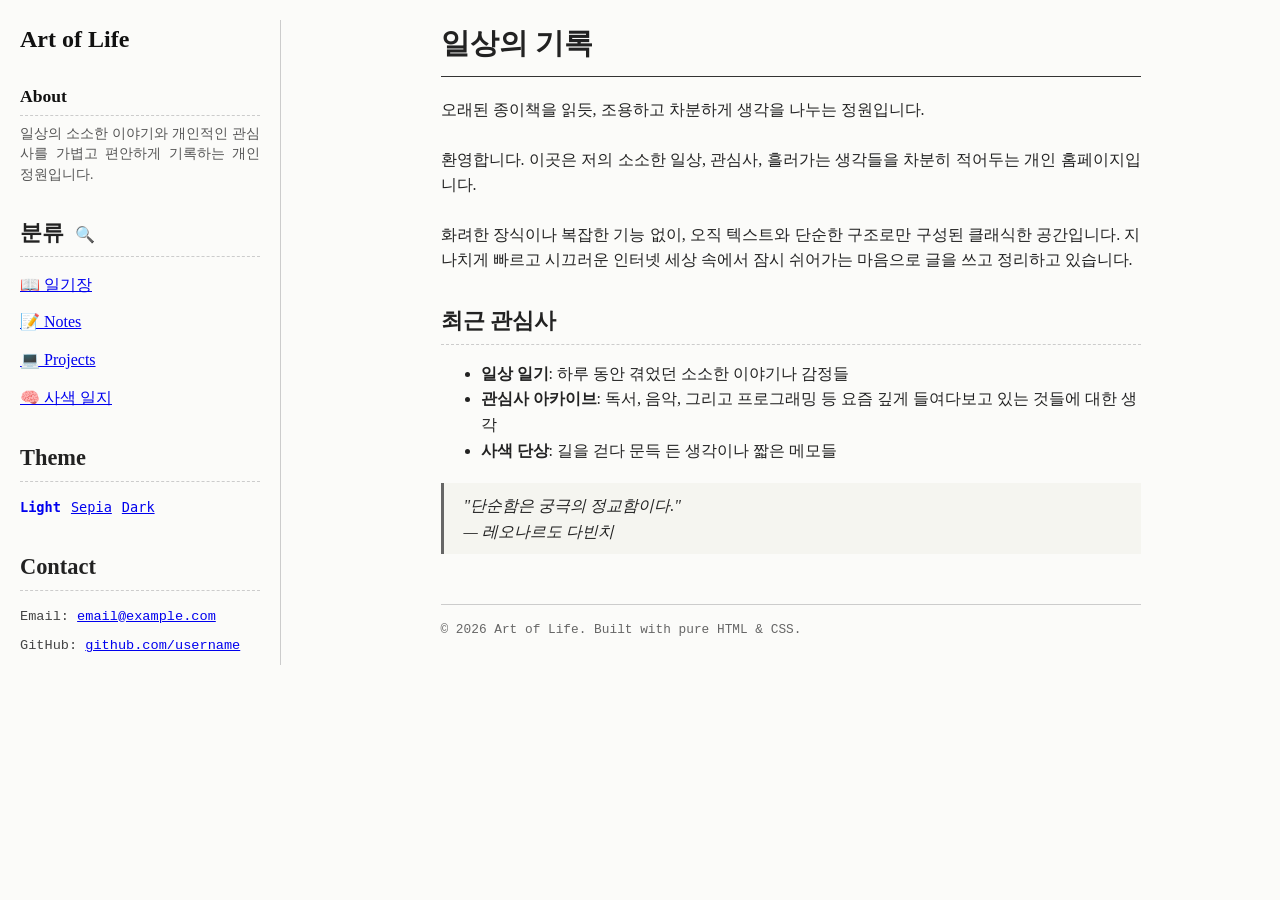
==== index.html @ 20d8a3c9 "chore: re-initialize repository with correct root structure" ====
<!DOCTYPE html>
<html lang="ko">
<head>
    <meta charset="UTF-8">
    <meta name="viewport" content="width=device-width, initial-scale=1.0">
    <meta name="description" content="일상의 일기와 관심사, 생각을 기록하는 클래식한 개인 홈페이지">
    <title>홈 - Art of Life</title>
    <link rel="stylesheet" href="style.css">
    <link rel="icon" type="image/png" href="favicon.png">
    <script src="theme.js"></script>
</head>
<body>
    <div class="container">
        <!-- 왼쪽 사이드바 네비게이션 -->
        <nav class="sidebar" aria-label="메인 메뉴">
            <div class="site-title">
                <a id="nav-brand" href="index.html">Art of Life</a>
            </div>
            
            <button id="menu-toggle" class="menu-toggle-btn">Menu ☰</button>

            <div class="sidebar-content">
                <div class="about-section">
                    <h2><a id="nav-about-sidebar" href="about.html">About</a></h2>
                    <p>일상의 소소한 이야기와 개인적인 관심사를 가볍고 편안하게 기록하는 개인 정원입니다.</p>
                </div>

                <h2>분류 <a id="search-trigger" href="search.html" style="font-size: 1rem; text-decoration: none; margin-left: 5px;">🔍</a></h2>
                <ul>
                    <li><a id="nav-diary" href="diary/index.html">📖 일기장</a></li>
                    <li><a id="nav-notes" href="notes/index.html">📝 Notes</a></li>
                    <li><a id="nav-projects" href="projects/index.html">💻 Projects</a></li>
                    <li><a id="nav-thoughts" href="thought-log/index.html">🧠 사색 일지</a></li>
                </ul>

                <h2>Theme</h2>
                <div style="font-family: monospace; font-size: 0.85rem; display: flex; gap: 10px; margin-bottom: 20px;">
                    <a id="theme-light" class="theme-link" href="#" onclick="setTheme('light'); return false;">Light</a>
                    <a id="theme-sepia" class="theme-link" href="#" onclick="setTheme('sepia'); return false;">Sepia</a>
                    <a id="theme-dark" class="theme-link" href="#" onclick="setTheme('dark'); return false;">Dark</a>
                </div>

                <h2>Contact</h2>
                <ul class="contact-list">
                    <li>Email: <a id="contact-email" href="mailto:your-email@example.com">email@example.com</a></li>
                    <li>GitHub: <a id="contact-github" href="https://github.com/your-username" target="_blank">github.com/username</a></li>
                </ul>
            </div>
        </nav>

        <!-- 오른쪽 본문 콘텐츠 -->
        <main class="content">
            <header>
    <h1>일상의 기록</h1>
    <p>오래된 종이책을 읽듯, 조용하고 차분하게 생각을 나누는 정원입니다.</p>
</header>

<article>
    <div class="intro-box">
        <p>환영합니다. 이곳은 저의 소소한 일상, 관심사, 흘러가는 생각들을 차분히 적어두는 개인 홈페이지입니다.</p>
        <p>화려한 장식이나 복잡한 기능 없이, 오직 텍스트와 단순한 구조로만 구성된 클래식한 공간입니다. 지나치게 빠르고 시끄러운 인터넷 세상 속에서 잠시 쉬어가는 마음으로 글을 쓰고 정리하고 있습니다.</p>
    </div>
    
    <h2>최근 관심사</h2>
    <ul>
        <li><strong>일상 일기</strong>: 하루 동안 겪었던 소소한 이야기나 감정들</li>
        <li><strong>관심사 아카이브</strong>: 독서, 음악, 그리고 프로그래밍 등 요즘 깊게 들여다보고 있는 것들에 대한 생각</li>
        <li><strong>사색 단상</strong>: 길을 걷다 문득 든 생각이나 짧은 메모들</li>
    </ul>
    
    <blockquote>
        "단순함은 궁극의 정교함이다." <br>
        — 레오나르도 다빈치
    </blockquote>
</article>

            <footer>
                <p>© 2026 Art of Life. Built with pure HTML & CSS.</p>
            </footer>
        </main>
    </div>
</body>
</html>
---- style.css ----
/* 클래식 & 가독성 중심의 스타일시트 */

/* 기본 문서 설정 */
body {
    font-family: Georgia, "Times New Roman", Times, serif;
    font-size: 16px;
    line-height: 1.6;
    color: #222;
    background-color: #fbfbf9; /* 약간의 미색으로 눈의 피로를 덜어줌 */
    margin: 0;
    padding: 0;
}

/* 전체 컨테이너 및 레이아웃 */
.container {
    max-width: 100%;
    margin: 0;
    padding: 20px;
    display: flex;
    gap: 40px;
}

/* 왼쪽 사이드바 네비게이션 */
.sidebar {
    width: 240px;
    flex-shrink: 0;
    border-right: 1px double #ccc;
    padding-right: 20px;
}

.site-title {
    font-size: 1.5rem;
    font-weight: bold;
    margin-bottom: 25px;
    font-family: Georgia, "Times New Roman", Times, serif;
}

.site-title a {
    color: #111 !important;
    text-decoration: none !important;
}

.site-title a:hover {
    color: #ff0000 !important;
    text-decoration: underline !important;
}

/* 사이드바 About 섹션 스타일 */
.about-section {
    font-size: 0.85rem;
    color: #555;
    margin-bottom: 25px;
    line-height: 1.5;
}

.about-section h2 {
    font-size: 1.1rem;
    margin-bottom: 8px;
    margin-top: 0;
}

.about-section h2 a {
    color: #111 !important;
    text-decoration: none !important;
}

.about-section h2 a:hover {
    color: #ff0000 !important;
    text-decoration: underline !important;
}

.about-section p {
    margin: 0;
    text-align: justify;
}

.sidebar > h2 {
    font-size: 1.1rem;
    font-weight: bold;
    margin-top: 30px;
    margin-bottom: 15px;
    text-transform: uppercase;
    letter-spacing: 1px;
}

.sidebar > h2:first-of-type {
    margin-top: 0;
}

.sidebar ul {
    list-style-type: none;
    padding: 0;
    margin: 0;
}

.sidebar li {
    margin-bottom: 12px;
}

.sidebar a {
    color: #0000ee; /* 클래식 브라우저 기본 파란색 링크 */
    text-decoration: underline;
}

.sidebar a:visited {
    color: #551a8b; /* 클래식 방문한 링크 보라색 */
}

.sidebar a:hover {
    color: #ff0000; /* 호버 시 빨간색 강조 (클래식 스타일) */
}

/* 오른쪽 본문 콘텐츠 영역 */
.content {
    flex-grow: 1;
    min-width: 0; /* flex 자식의 overflow 방지 */
    max-width: 700px; /* 본문 가독성을 지키기 위해 최대 너비 제한 */
    width: 100%;
    margin: 0 auto; /* 사이드바 우측 공간 내에서 가로 방향 중앙 정렬 */
}

/* 타이틀 및 헤더 */
h1 {
    font-size: 1.8rem;
    margin-top: 0;
    margin-bottom: 20px;
    border-bottom: 1px solid #333;
    padding-bottom: 10px;
}

h2 {
    font-size: 1.4rem;
    margin-top: 30px;
    margin-bottom: 15px;
    border-bottom: 1px dashed #ccc;
    padding-bottom: 5px;
}

h3 {
    font-size: 1.1rem;
    margin-top: 20px;
    margin-bottom: 10px;
}

p {
    margin-top: 0;
    margin-bottom: 1.5em;
    text-align: justify; /* 본문 텍스트 양끝 정렬로 정돈된 느낌 제공 */
}

/* 날짜 등 메타 데이터 스타일 */
.date {
    font-family: "Courier New", Courier, monospace;
    font-size: 0.9rem;
    color: #666;
    margin-bottom: 15px;
}

/* 클래식 인용구 스타일 */
blockquote {
    margin: 20px 0;
    padding: 10px 20px;
    border-left: 3px solid #666;
    background-color: #f5f5f0;
    font-style: italic;
}

/* 하단 푸터 */
footer {
    margin-top: 50px;
    border-top: 1px solid #ccc;
    padding-top: 15px;
    font-size: 0.8rem;
    font-family: "Courier New", Courier, monospace;
    color: #666;
}

/* Contact 스타일 */
.contact-list {
    list-style-type: none;
    padding: 0;
    margin: 0;
    font-size: 0.85rem;
    font-family: "Courier New", Courier, monospace;
}

.contact-list li {
    margin-bottom: 8px;
    color: #444;
}

.contact-list a {
    color: #0000ee;
    text-decoration: underline;
}

.contact-list a:hover {
    color: #ff0000;
}

/* 검색 UI 스타일 */
.search-container {
    margin-top: 20px;
    width: 100%;
}

.search-input-wrapper {
    display: flex;
    gap: 10px;
    margin-bottom: 15px;
}

.search-input-wrapper input {
    flex-grow: 1;
    padding: 10px 15px;
    font-size: 1.1rem;
    font-family: Georgia, serif;
    border: 1px solid #999;
    background-color: #fff;
    box-shadow: inset 1px 1px 3px rgba(0,0,0,0.05);
}

.search-input-wrapper input:focus {
    outline: 1px solid #111;
}

.search-input-wrapper button {
    padding: 10px 20px;
    font-family: monospace;
    font-size: 1rem;
    background-color: #f0f0eb;
    border: 1px solid #999;
    cursor: pointer;
}

.search-input-wrapper button:hover {
    background-color: #e0e0d5;
}

/* 필터 영역 스타일 */
.search-filters {
    border: 1px dashed #ccc;
    padding: 12px 15px;
    background-color: #fbfbf9;
    margin-bottom: 25px;
    font-size: 0.9rem;
}

.filter-group {
    display: flex;
    flex-wrap: wrap;
    align-items: center;
    gap: 15px;
    margin-bottom: 8px;
}

.filter-group:last-child {
    margin-bottom: 0;
}

.filter-group-title {
    font-weight: bold;
    min-width: 80px;
    font-family: monospace;
}

.filter-label {
    display: inline-flex;
    align-items: center;
    gap: 5px;
    cursor: pointer;
}

/* 결과 항목 스타일 */
.search-results-list {
    margin-top: 20px;
}

.search-result-card {
    border-bottom: 1px solid #ddd;
    padding: 15px 0;
    margin-bottom: 10px;
}

.search-result-card:last-child {
    border-bottom: none;
}

.search-result-meta {
    font-size: 0.85rem;
    color: #666;
    font-family: monospace;
    margin-bottom: 6px;
    display: flex;
    gap: 15px;
}

.search-result-title {
    font-size: 1.25rem;
    margin: 0 0 8px 0;
    font-family: Georgia, serif;
}

.search-result-title a {
    color: #0000ee;
    text-decoration: underline;
}

.search-result-title a:hover {
    color: #ff0000;
}

.search-result-snippet {
    font-size: 0.95rem;
    color: #444;
    line-height: 1.5;
    margin: 0;
    text-align: justify;
}

.search-result-similarity {
    font-size: 0.75rem;
    color: #008800;
    font-family: monospace;
    font-weight: bold;
    background-color: #e6fcf5;
    padding: 2px 6px;
    border-radius: 2px;
}

/* 페이지네이션 스타일 */
.pagination-wrapper {
    display: flex;
    justify-content: center;
    align-items: center;
    gap: 5px;
    margin-top: 40px;
    font-family: monospace;
}

.pagination-btn {
    padding: 6px 12px;
    border: 1px solid #ccc;
    background-color: #fff;
    color: #0000ee;
    cursor: pointer;
    text-decoration: none;
}

.pagination-btn:hover {
    background-color: #f0f0eb;
    color: #ff0000;
    border-color: #999;
}

.pagination-btn.active {
    background-color: #111;
    color: #fff;
    border-color: #111;
    font-weight: bold;
    cursor: default;
}

.pagination-btn.disabled {
    color: #999;
    border-color: #eee;
    background-color: #fafafa;
    cursor: not-allowed;
}

/* 더블 레인지 슬라이더 커스텀 스타일 */
.range-slider-container {
    position: relative;
    width: 220px;
    height: 20px;
    display: inline-flex;
    align-items: center;
    vertical-align: middle;
}

.range-slider-container input[type="range"] {
    position: absolute;
    width: 100%;
    height: 5px;
    background: none;
    pointer-events: none;
    -webkit-appearance: none;
    appearance: none;
    margin: 0;
    z-index: 2;
}

.range-slider-container input[type="range"]::-webkit-slider-thumb {
    -webkit-appearance: none;
    appearance: none;
    width: 14px;
    height: 14px;
    border-radius: 50%;
    background: #111;
    border: 1px solid #777;
    cursor: pointer;
    pointer-events: auto; /* 썸만 마우스 이벤트 감지 */
    box-shadow: 0 1px 3px rgba(0,0,0,0.15);
}

.range-slider-container input[type="range"]::-moz-range-thumb {
    width: 14px;
    height: 14px;
    border-radius: 50%;
    background: #111;
    border: 1px solid #777;
    cursor: pointer;
    pointer-events: auto; /* 썸만 마우스 이벤트 감지 */
    box-shadow: 0 1px 3px rgba(0,0,0,0.15);
    border: 1px solid #777;
}

.slider-track {
    position: absolute;
    width: 100%;
    height: 4px;
    background-color: #ddd;
    border-radius: 2px;
    z-index: 1;
}

/* 목차 (TOC) 스타일 */
.toc-box {
    border: 1px solid #ccc;
    padding: 15px;
    background-color: #f5f5f0;
    margin-bottom: 30px;
    max-width: 100%;
    box-sizing: border-box;
}

.toc-title {
    font-weight: bold;
    font-family: monospace;
    font-size: 0.95rem;
    margin-bottom: 10px;
    border-bottom: 1px dotted #999;
    padding-bottom: 5px;
    text-transform: uppercase;
}

.toc-box ul {
    margin: 0;
    padding-left: 20px;
    font-size: 0.9rem;
}

.toc-box li {
    margin-bottom: 6px;
}

.toc-box a {
    color: #0000ee;
    text-decoration: underline;
}

.toc-box a:hover {
    color: #ff0000;
}

/* 모바일 토글 버튼 기본 감춤 (PC 기준) */
.menu-toggle-btn {
    display: none;
}

/* -----------------------------------------------------------------
   테마별 오버라이드 색상 체계 (다크 / 세피아)
   ----------------------------------------------------------------- */

/* 1. 클래식 다크 모드 (Sepia & Dark Theme) */
.dark-mode {
    color: #dcdcc6;
    background-color: #1c1c1a;
}

.dark-mode .site-title a {
    color: #ffffff !important;
}

.dark-mode .site-title a:hover {
    color: #ff8a80 !important;
}

/* 일반 링크 및 본문 링크 */
.dark-mode a {
    color: #8ab4f8;
}

.dark-mode a:visited {
    color: #c5a3e8;
}

.dark-mode a:hover {
    color: #ff8a80;
}

/* 사이드바 링크 및 텍스트 (파란색으로 묻히는 가독성 해결) */
.dark-mode .sidebar a,
.dark-mode #nav-about-sidebar,
.dark-mode #contact-email,
.dark-mode #contact-github {
    color: #ffffff !important;
    text-decoration: underline;
}

.dark-mode .sidebar a:hover,
.dark-mode #nav-about-sidebar:hover,
.dark-mode #contact-email:hover,
.dark-mode #contact-github:hover {
    color: #ff8a80 !important;
}

.dark-mode .sidebar .about-section p {
    color: #c0c0b5;
}

.dark-mode .sidebar h2 {
    color: #ffffff;
    border-bottom-color: #444;
}

.dark-mode .sidebar .contact-list,
.dark-mode .contact-list li {
    color: #ffffff !important; /* Email, GitHub 라벨 글씨도 흰색으로 고정 */
}

/* 글 목록 테이블 내의 제목 링크 (파란색 대신 흰색 고정 - 과거/미래 모든 글에 적용됨) */
.dark-mode table td a {
    color: #ffffff !important;
    text-decoration: underline;
}

.dark-mode table td a:hover {
    color: #ff8a80 !important;
}

/* 개별 게시글 하단 '← 목록으로 돌아가기' 링크 강제 흰색화 */
.dark-mode #back-to-list {
    color: #ffffff !important;
    text-decoration: underline;
}

.dark-mode #back-to-list:hover {
    color: #ff8a80 !important;
}

.dark-mode .sidebar {
    border-right-color: #444;
}

/* 본문 헤더 및 글자 가독성 보강 */
.dark-mode h1, .dark-mode h2, .dark-mode h3 {
    color: #ffffff;
    border-bottom-color: #444;
}

.dark-mode .date {
    color: #a0a095;
}

.dark-mode blockquote {
    background-color: #242422;
    border-left-color: #888;
    color: #c0c0b5;
}

.dark-mode footer {
    border-top-color: #444;
    color: #888880;
}

.dark-mode .toc-box {
    border-color: #444;
    background-color: #242422;
}

.dark-mode .toc-title {
    color: #ffffff;
    border-bottom-color: #666;
}

/* 검색 UI 다크모드 가독성 강화 */
.dark-mode .filter-group {
    color: #ffffff;
}

.dark-mode .filter-group-title {
    color: #ffffff;
}

.dark-mode .filter-label {
    color: #dcdcc6;
}

.dark-mode #range-value-display {
    color: #ffffff !important;
}

.dark-mode .search-filters {
    border-color: #444;
    background-color: #222220;
}

.dark-mode .search-input-wrapper input {
    background-color: #292927;
    border-color: #666;
    color: #ffffff;
}

.dark-mode .search-input-wrapper input::placeholder {
    color: #888880;
}

.dark-mode .search-input-wrapper button {
    background-color: #2d2d2a;
    border-color: #666;
    color: #ffffff;
}

.dark-mode .search-input-wrapper button:hover {
    background-color: #3d3d3a;
}

/* 검색 결과 카드 내 연한 글씨 및 파란색 가독성 개선 */
.dark-mode .search-result-card {
    border-bottom-color: #444;
}

.dark-mode .search-result-title a {
    color: #ffffff; /* 파란색 제목을 선명한 흰색으로 교체 */
    text-decoration: underline;
}

.dark-mode .search-result-title a:hover {
    color: #ff8a80;
}

.dark-mode .search-result-meta {
    color: #a0a095; /* 연한 메타 텍스트 명도 향상 */
}

.dark-mode .search-result-snippet {
    color: #cccccc; /* 본문 요약 회색을 한 단계 밝은 회색으로 보정 */
}

.dark-mode .search-result-similarity {
    color: #a3e2a3;
    background-color: #1b3820;
}

/* 페이지네이션 및 기타 */
.dark-mode .pagination-btn {
    border-color: #444;
    background-color: #1c1c1a;
    color: #8ab4f8;
}

.dark-mode .pagination-btn:hover {
    background-color: #2d2d2a;
    color: #ff8a80;
}

.dark-mode .pagination-btn.active {
    background-color: #ffffff;
    color: #1c1c1a;
    border-color: #ffffff;
}

.dark-mode .pagination-btn.disabled {
    color: #555;
    border-color: #333;
    background-color: #222;
}

.dark-mode .menu-toggle-btn {
    background-color: #2a2a28;
    border-color: #555;
    color: #ffffff;
}

.dark-mode table tr {
    border-bottom-color: #333 !important;
}

.dark-mode table th {
    color: #ffffff;
    border-bottom-color: #555 !important;
}

.dark-mode table td {
    color: #dcdcc6;
}

/* 2. 클래식 세피아 모드 (Sepia Theme) */
.sepia-mode {
    color: #4b3621;
    background-color: #f4ecd8;
}

.sepia-mode .site-title a {
    color: #4b3621 !important;
}

.sepia-mode .site-title a:hover {
    color: #ff4500 !important;
}

.sepia-mode a {
    color: #a0522d;
}

.sepia-mode a:visited {
    color: #800080;
}

.sepia-mode a:hover {
    color: #ff4500;
}

.sepia-mode .sidebar {
    border-right-color: #d3c2a0;
}

.sepia-mode h1, .sepia-mode h2, .sepia-mode h3 {
    border-bottom-color: #d3c2a0;
}

.sepia-mode .date {
    color: #8b7355;
}

.sepia-mode blockquote {
    background-color: #eae0c8;
    border-left-color: #8b5a2b;
}

.sepia-mode footer {
    border-top-color: #d3c2a0;
    color: #8b7355;
}

.sepia-mode .toc-box {
    border-color: #d3c2a0;
    background-color: #eae0c8;
}

.sepia-mode .toc-title {
    border-bottom-color: #c4b391;
}

.sepia-mode .search-filters {
    border-color: #d3c2a0;
    background-color: #eae0c8;
}

.sepia-mode .search-input-wrapper input {
    background-color: #faf0e6;
    border-color: #b8860b;
    color: #4b3621;
}

.sepia-mode .search-input-wrapper button {
    background-color: #eae0c8;
    border-color: #b8860b;
    color: #4b3621;
}

.sepia-mode .search-input-wrapper button:hover {
    background-color: #dfd4bb;
}

.sepia-mode .search-result-card {
    border-bottom-color: #d3c2a0;
}

.sepia-mode .search-result-meta {
    color: #8b7355;
}

.sepia-mode .search-result-similarity {
    color: #006400;
    background-color: #d0f0c0;
}

.sepia-mode .pagination-btn {
    border-color: #d3c2a0;
    background-color: #f4ecd8;
    color: #a0522d;
}

.sepia-mode .pagination-btn:hover {
    background-color: #eae0c8;
    color: #ff4500;
}

.sepia-mode .pagination-btn.active {
    background-color: #4b3621;
    color: #f4ecd8;
    border-color: #4b3621;
}

.sepia-mode .pagination-btn.disabled {
    color: #bfa88f;
    border-color: #e5d8bc;
    background-color: #eee4cc;
}

.sepia-mode .menu-toggle-btn {
    background-color: #eae0c8;
    border-color: #b8860b;
    color: #4b3621;
}

.sepia-mode table tr {
    border-bottom-color: #e5d5b5 !important;
}

.sepia-mode table th {
    border-bottom-color: #b09f7a !important;
}

/* -----------------------------------------------------------------
   모바일 반응형 처리 (사이드바 메뉴 토글 기능 탑재)
   ----------------------------------------------------------------- */
@media (max-width: 650px) {
    .container {
        flex-direction: column;
        gap: 20px;
        padding: 15px;
    }
    
    .sidebar {
        width: 100%;
        border-right: none;
        border-bottom: 1px double #ccc;
        padding-right: 0;
        padding-bottom: 10px;
    }
    
    .sepia-mode .sidebar {
        border-bottom-color: #d3c2a0;
    }
    
    .dark-mode .sidebar {
        border-bottom-color: #444;
    }

    /* 모바일 토글 버튼 노출 */
    .menu-toggle-btn {
        display: block;
        width: 100%;
        padding: 8px 12px;
        font-family: monospace;
        font-size: 0.9rem;
        text-align: left;
        background-color: #f0f0eb;
        border: 1px solid #ccc;
        cursor: pointer;
        margin-bottom: 5px;
        outline: none;
    }

    /* 평소에는 사이드바 네비 내용물 숨김 */
    .sidebar-content {
        display: none;
        margin-top: 15px;
    }

    /* 토글 활성화 시 내용 노출 */
    .sidebar.menu-open .sidebar-content {
        display: block;
    }
    
    .sidebar ul {
        display: flex;
        flex-direction: column;
        gap: 10px;
    }
    
    .sidebar li {
        margin-bottom: 0;
    }
}

/* -----------------------------------------------------------------
   인쇄용 미디어 쿼리 (PDF 저장 및 출력을 위한 여백/요소 숨김 최적화)
   ----------------------------------------------------------------- */
@media print {
    body {
        background-color: #fff !important;
        background: #fff !important;
        color: #000 !important;
        font-size: 11pt;
        line-height: 1.5;
    }
    
    /* 인쇄 시 감출 레이아웃 구성요소들 */
    .sidebar, 
    .menu-toggle-btn, 
    .toc-box, 
    .search-container, 
    .pagination-wrapper, 
    #back-to-list,
    .contact-list,
    footer,
    hr {
        display: none !important;
    }
    
    .container {
        display: block;
        width: 100% !important;
        max-width: 100% !important;
        margin: 0 !important;
        padding: 0 !important;
    }
    
    .content {
        display: block;
        width: 100% !important;
        max-width: 100% !important;
        margin: 0 !important;
        padding: 0 !important;
    }
    
    /* 링크는 언더라인 제거 및 텍스트 블랙 고정 */
    a {
        color: #000 !important;
        text-decoration: none !important;
    }
    
    /* blockquote 색상 최적화 */
    blockquote {
        background-color: #fff !important;
        border-left: 3px solid #000 !important;
        color: #333 !important;
    }
    
    /* 테이블 보더 최적화 */
    table {
        border-collapse: collapse !important;
    }
    table tr {
        border-bottom: 1px solid #000 !important;
    }
}
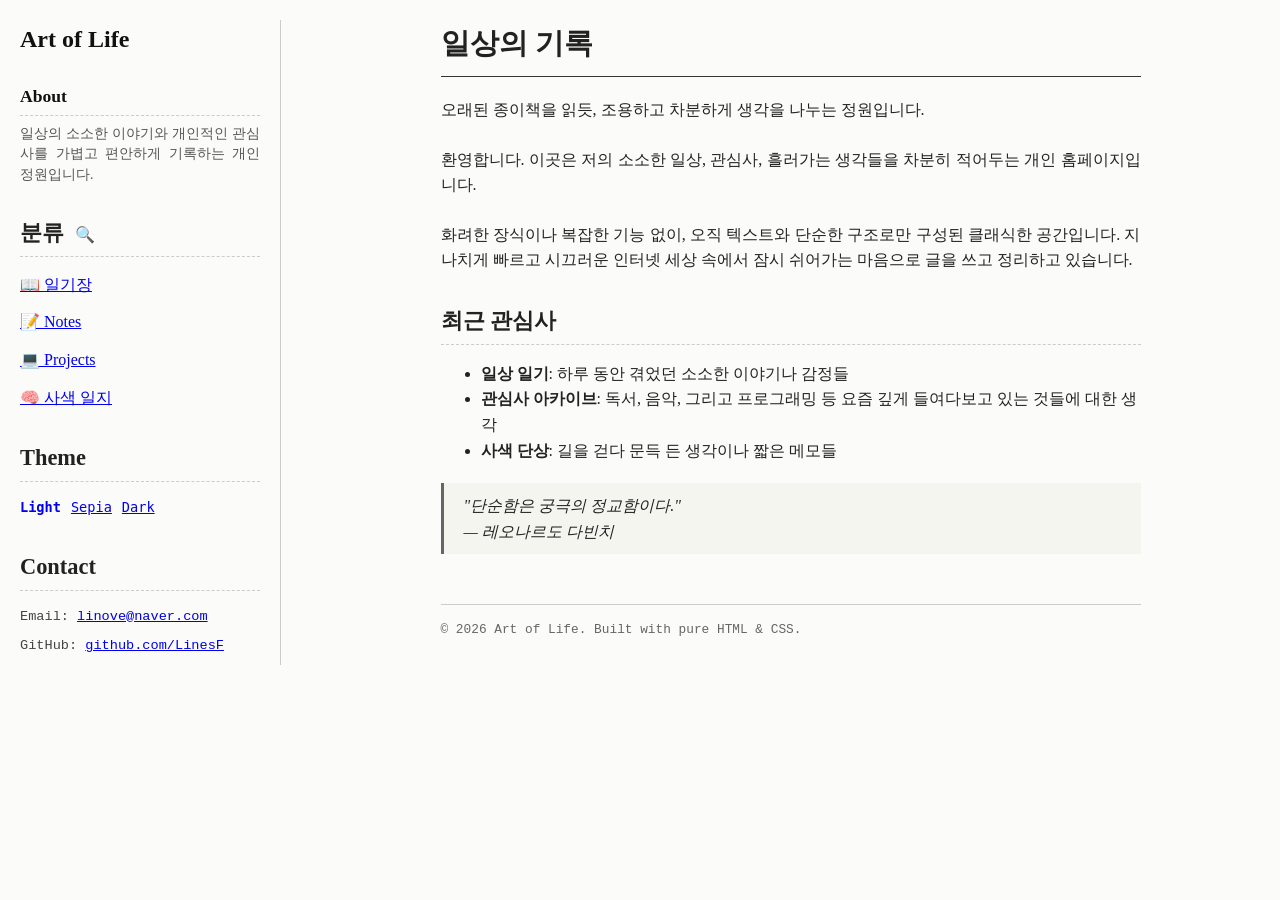
==== commit ed3874e9: "fix: resolve JSON parsing error on empty POST requests in admin dashboard" ====
--- a/index.html
+++ b/index.html
@@ -3,7 +3,7 @@
 <head>
     <meta charset="UTF-8">
     <meta name="viewport" content="width=device-width, initial-scale=1.0">
-    <meta name="description" content="일상의 일기와 관심사, 생각을 기록하는 클래식한 개인 홈페이지">
+    <meta name="description" content="Art of Life - 일상의 기록과 생각 정리 정원">
     <title>홈 - Art of Life</title>
     <link rel="stylesheet" href="style.css">
     <link rel="icon" type="image/png" href="favicon.png">
@@ -42,8 +42,8 @@
 
                 <h2>Contact</h2>
                 <ul class="contact-list">
-                    <li>Email: <a id="contact-email" href="mailto:your-email@example.com">email@example.com</a></li>
-                    <li>GitHub: <a id="contact-github" href="https://github.com/your-username" target="_blank">github.com/username</a></li>
+                    <li>Email: <a id="contact-email" href="mailto:linove@naver.com">linove@naver.com</a></li>
+                    <li>GitHub: <a id="contact-github" href="https://github.com/LinesF" target="_blank">github.com/LinesF</a></li>
                 </ul>
             </div>
         </nav>
@@ -56,7 +56,7 @@
 </header>
 
 <article>
-    <div class="intro-box">
+    <div class='intro-box'>
         <p>환영합니다. 이곳은 저의 소소한 일상, 관심사, 흘러가는 생각들을 차분히 적어두는 개인 홈페이지입니다.</p>
         <p>화려한 장식이나 복잡한 기능 없이, 오직 텍스트와 단순한 구조로만 구성된 클래식한 공간입니다. 지나치게 빠르고 시끄러운 인터넷 세상 속에서 잠시 쉬어가는 마음으로 글을 쓰고 정리하고 있습니다.</p>
     </div>
@@ -73,7 +73,6 @@
         — 레오나르도 다빈치
     </blockquote>
 </article>
-
             <footer>
                 <p>© 2026 Art of Life. Built with pure HTML & CSS.</p>
             </footer>
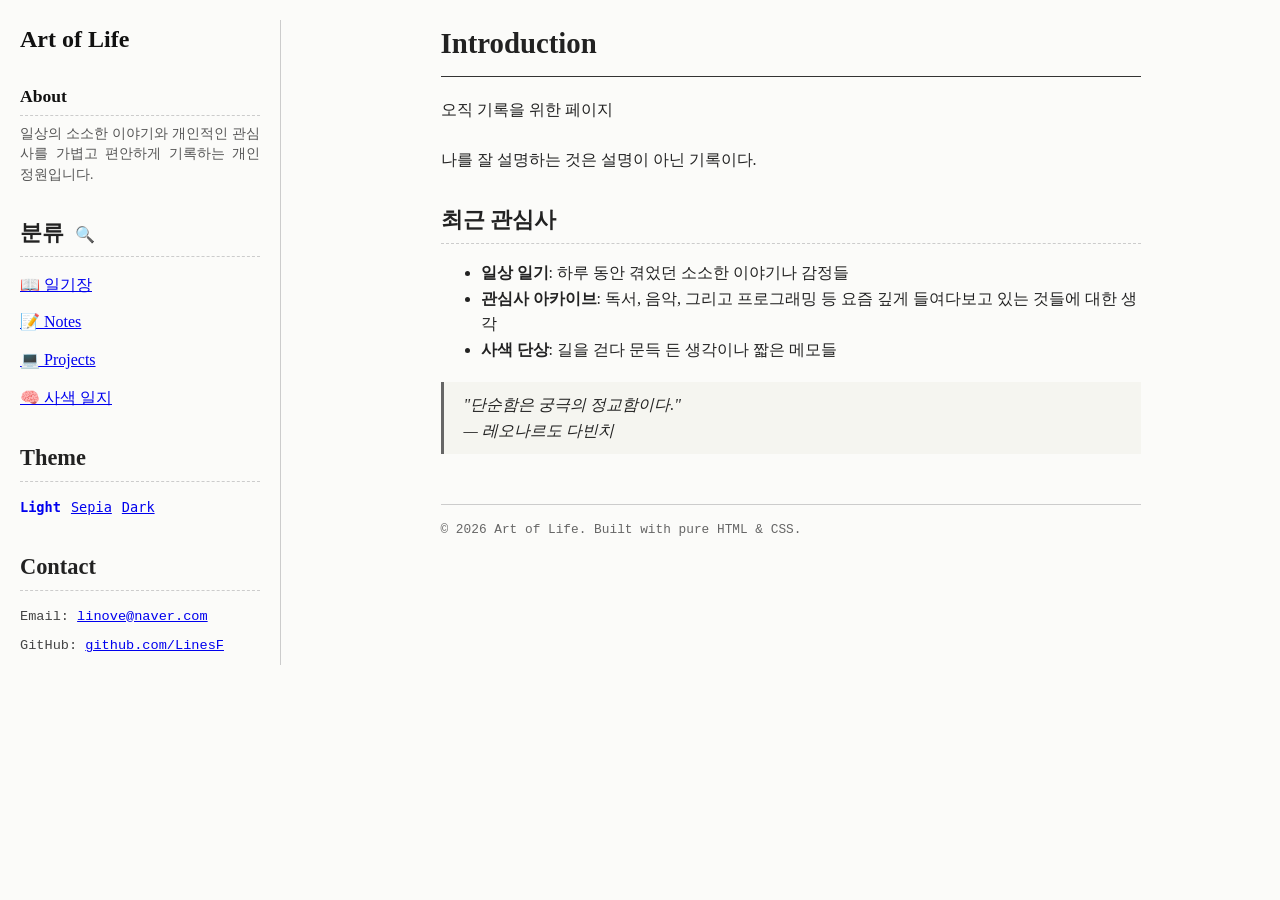
==== commit 8399596d: "site update via CMS Dashboard" ====
--- a/index.html
+++ b/index.html
@@ -51,14 +51,14 @@
         <!-- 오른쪽 본문 콘텐츠 -->
         <main class="content">
             <header>
-    <h1>일상의 기록</h1>
-    <p>오래된 종이책을 읽듯, 조용하고 차분하게 생각을 나누는 정원입니다.</p>
+    <h1>Introduction</h1>
+    <p>오직 기록을 위한 페이지</p>
 </header>
 
 <article>
     <div class='intro-box'>
-        <p>환영합니다. 이곳은 저의 소소한 일상, 관심사, 흘러가는 생각들을 차분히 적어두는 개인 홈페이지입니다.</p>
-        <p>화려한 장식이나 복잡한 기능 없이, 오직 텍스트와 단순한 구조로만 구성된 클래식한 공간입니다. 지나치게 빠르고 시끄러운 인터넷 세상 속에서 잠시 쉬어가는 마음으로 글을 쓰고 정리하고 있습니다.</p>
+        <p>나를 잘 설명하는 것은 설명이 아닌 기록이다.</p>
+        <p></p>
     </div>
     
     <h2>최근 관심사</h2>
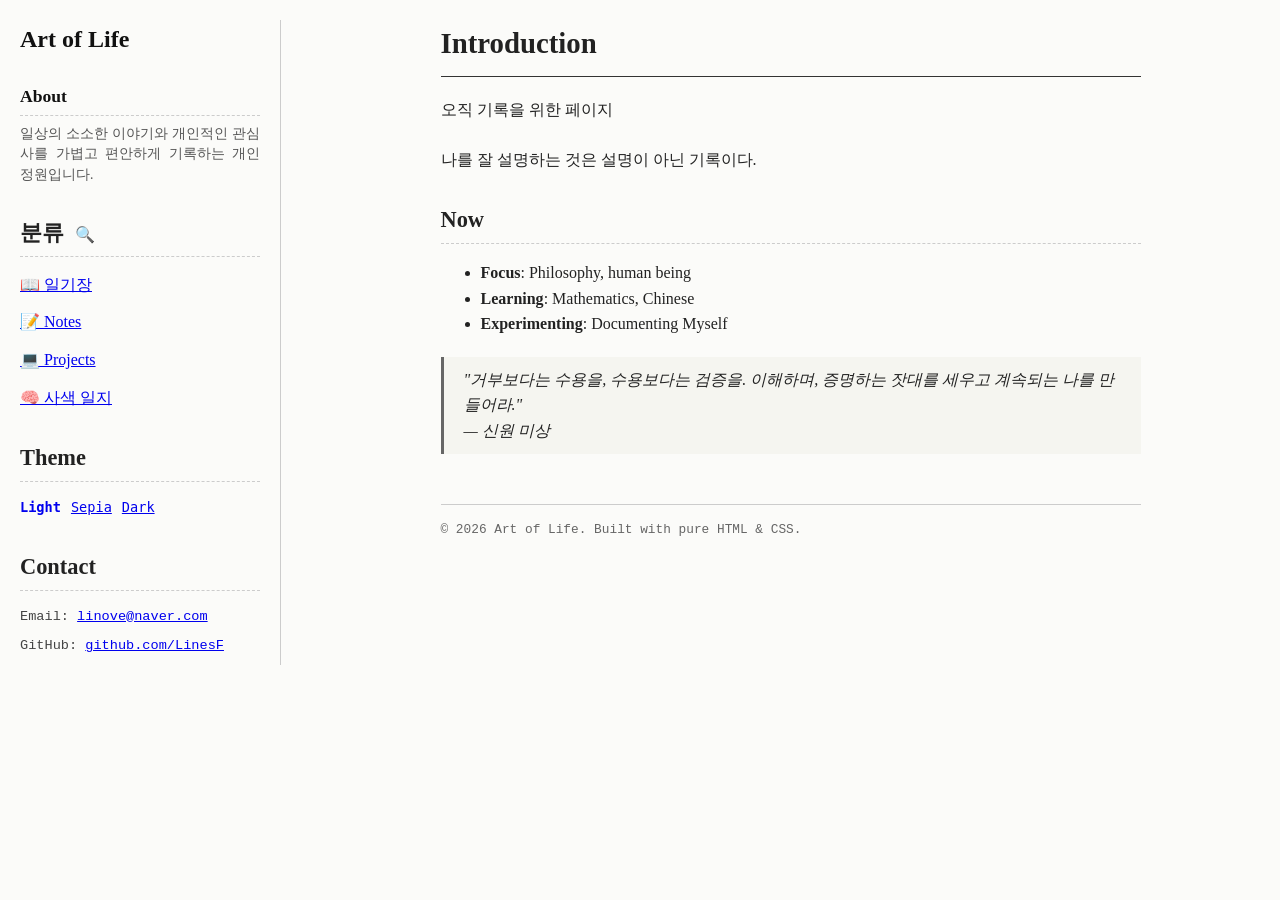
==== commit 7ee7eba6: "site update via CMS Dashboard" ====
--- a/index.html
+++ b/index.html
@@ -61,16 +61,16 @@
         <p></p>
     </div>
     
-    <h2>최근 관심사</h2>
+    <h2>Now</h2>
     <ul>
-        <li><strong>일상 일기</strong>: 하루 동안 겪었던 소소한 이야기나 감정들</li>
-        <li><strong>관심사 아카이브</strong>: 독서, 음악, 그리고 프로그래밍 등 요즘 깊게 들여다보고 있는 것들에 대한 생각</li>
-        <li><strong>사색 단상</strong>: 길을 걷다 문득 든 생각이나 짧은 메모들</li>
+        <li><strong>Focus</strong>: Philosophy, human being</li>
+        <li><strong>Learning</strong>: Mathematics, Chinese</li>
+        <li><strong>Experimenting</strong>: Documenting Myself</li>
     </ul>
     
     <blockquote>
-        "단순함은 궁극의 정교함이다." <br>
-        — 레오나르도 다빈치
+        "거부보다는 수용을, 수용보다는 검증을. 이해하며, 증명하는 잣대를 세우고 계속되는 나를 만들어라." <br>
+        — 신원 미상
     </blockquote>
 </article>
             <footer>
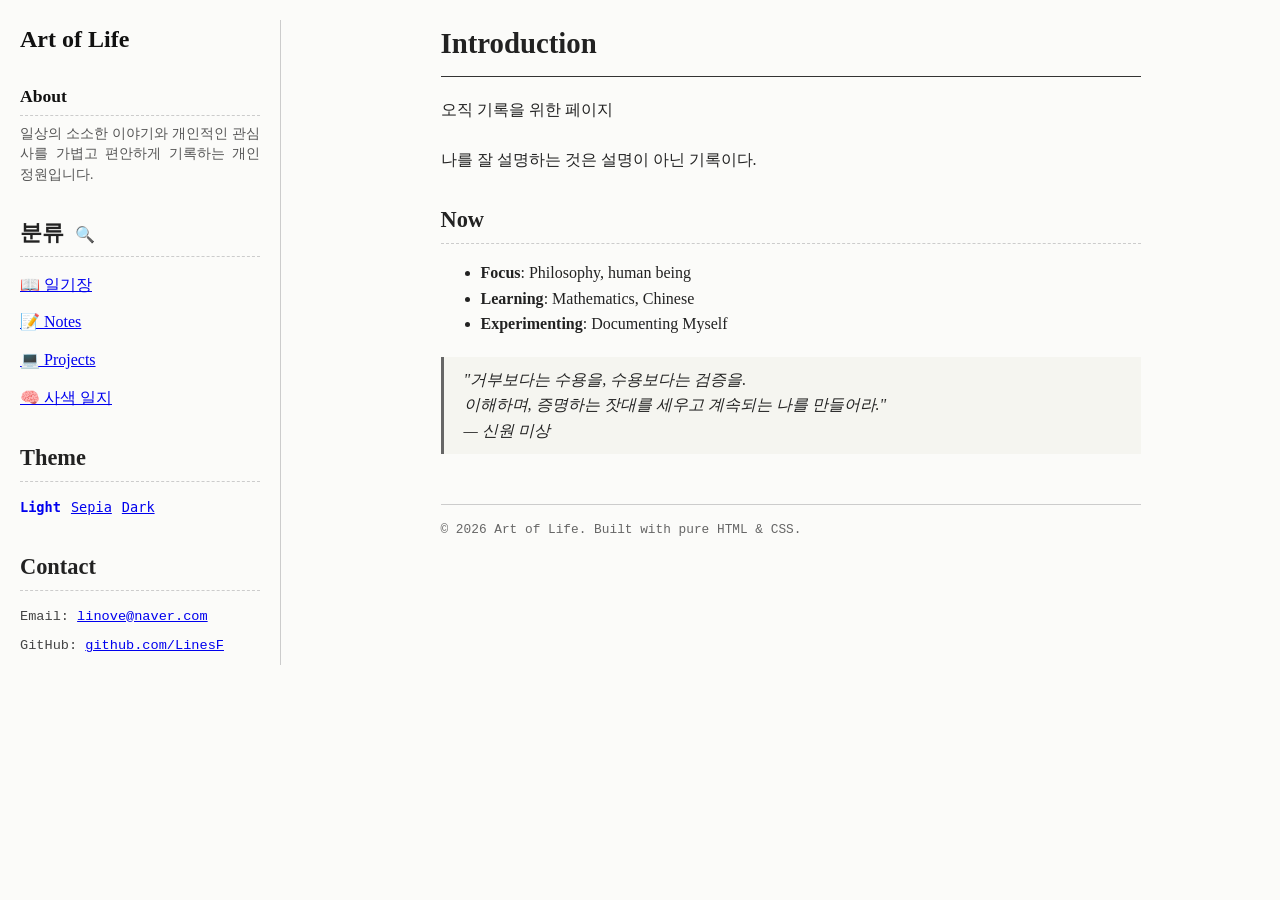
==== commit 5f97dd10: "site update via CMS Dashboard" ====
--- a/index.html
+++ b/index.html
@@ -69,7 +69,7 @@
     </ul>
     
     <blockquote>
-        "거부보다는 수용을, 수용보다는 검증을. 이해하며, 증명하는 잣대를 세우고 계속되는 나를 만들어라." <br>
+        "거부보다는 수용을, 수용보다는 검증을.<br>이해하며, 증명하는 잣대를 세우고 계속되는 나를 만들어라." <br>
         — 신원 미상
     </blockquote>
 </article>
